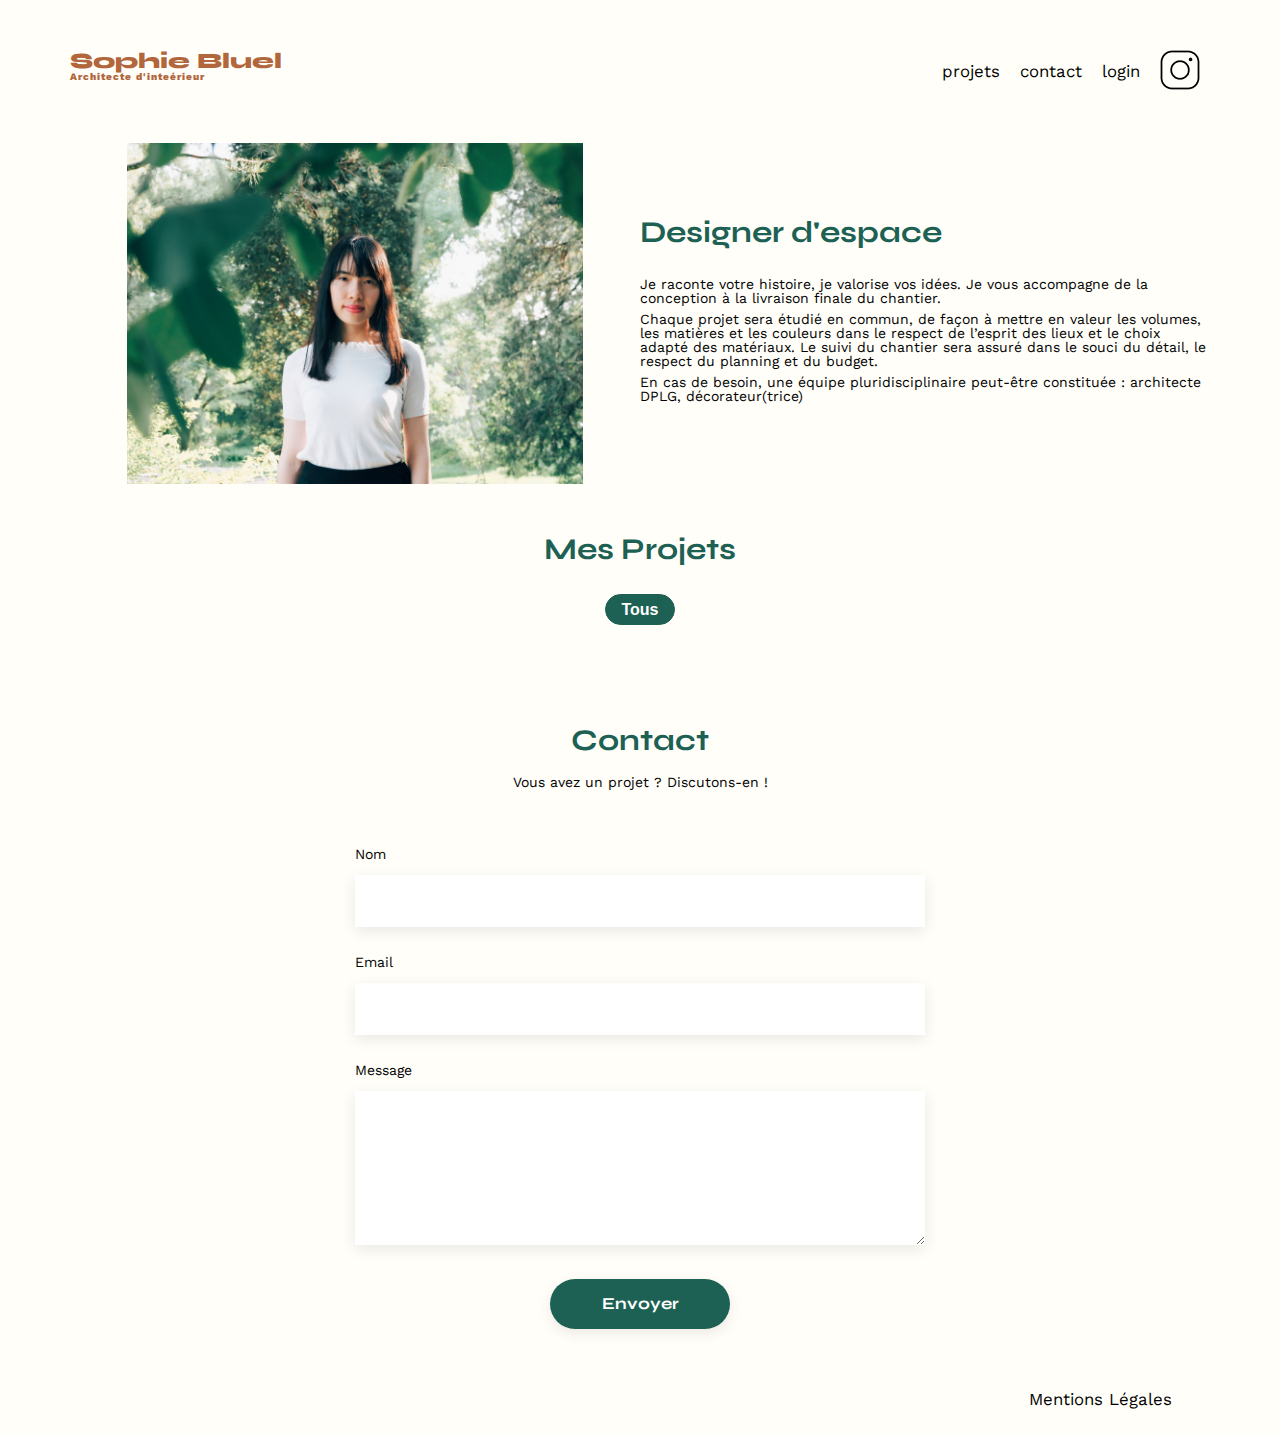
==== FrontEnd/index.html @ de36666c "Add files via upload" ====
<!DOCTYPE html>
<html lang="fr">
<head>
	<meta charset="UTF-8">
	<title>Sophie Bluel - Architecte d'intérieur</title>
	<meta name="viewport" content="width=device-width, initial-scale=1.0">
	<link rel="preconnect" href="https://fonts.googleapis.com">
	<link rel="preconnect" href="https://fonts.gstatic.com" crossorigin>
	<link href="https://fonts.googleapis.com/css2?family=Syne:wght@700;800&family=Work+Sans&display=swap" rel="stylesheet">
	<meta name="description" content="">
	<link rel="stylesheet" href="./assets/style.css">
	<script src="https://kit.fontawesome.com/282a920f88.js" crossorigin="anonymous"></script>
</head>
<body>
  <div class="modify-banner">
    <div class="edit-title">
      <i class="fa-regular fa-pen-to-square" style="color: #ffffff"></i>
      <p>Mode édition</p>
    </div>
    <button type="submit" class="submit-editions">
      publiez les changements
    </button>
  </div>
  <header>
    <h1>Sophie Bluel <span>Architecte d'inteérieur</span></h1>
    <nav>
      <ul>
        <li><a href="#portfolio">projets</a></li>
        <li><a href="#contact">contact</a></li>
        <li><a href="login.html" class="log-link-title">login</a></li>
        <li><img src="./assets/icons/instagram.png" alt="Instagram" /></li>
      </ul>
    </nav>
  </header>
  <main>
    <section id="introduction">
      <figure>
        <img src="./assets/images/sophie-bluel.png" alt="" />
      </figure>
      <article>
        <h2>Designer d'espace</h2>
        <p>
          Je raconte votre histoire, je valorise vos idées. Je vous accompagne
          de la conception à la livraison finale du chantier.
        </p>
        <p>
          Chaque projet sera étudié en commun, de façon à mettre en valeur les
          volumes, les matières et les couleurs dans le respect de l’esprit
          des lieux et le choix adapté des matériaux. Le suivi du chantier
          sera assuré dans le souci du détail, le respect du planning et du
          budget.
        </p>
        <p>
          En cas de besoin, une équipe pluridisciplinaire peut-être constituée
          : architecte DPLG, décorateur(trice)
        </p>
      </article>
      <div class="edit-btn intro-btn">
        <i class="fa-regular fa-pen-to-square"></i>
        <p>modifier</p>
      </div>
    </section>

    <section id="portfolio">
      <div class="portfolio-title">
        <h2>Mes Projets</h2>
        <div class="project-edit edit-btn modal-trigger">
          <i class="fa-regular fa-pen-to-square"></i>
          <p>modifier</p>
        </div>
        <div class="modal-container">
          <div class="overlay modal-trigger"></div>
          <div class="modal">
            <button class="modal-trigger close-modal">
              <i class="fa-solid fa-xmark" style="color: #000000"></i>
            </button>

            <div class="pictures-gallery">
              <h1 class="gallery-title">Galerie photo</h1>
              <p class="delete-msg"></p>
              <div class="modal-gallery">
                <div class="modal-gallery-work"></div>
              </div>
              <button class="addPicture-btn">Ajouter une photo</button>
              <p class="delete-gallery">Supprimer la galerie</p>
            </div>

            <div class="add-picture-gallery">
              <i class="fa-solid fa-arrow-left return-arrow"></i>
              <h1 class="add-title">Ajout photo</h1>
              <form class="addPictures">
                <div class="addImage-container">
                  <div class="img-container">
                    <i class="fa-regular fa-image image-icon"></i>
                    <label class="label-imageFile" for="file"
                      >+ Ajout photo</label
                    >
                    <input
                      class="btn-addImage"
                      type="file"
                      id="file"
                      size="4"
                    />
                    <p class="file-type">jpg, png : 4mo max</p>
                  </div>
                  <img class="preview-img" src="" alt="Preview" />
                </div>
                <div class="input-container">
                  <label for="add-title">Titre</label>
                  <input type="text" id="add-title" />
                </div>
                <div class="input-container">
                  <label for="add-categories">Catégorie</label>
                  <select name="categorie" id="add-categories">
                    <option value=""></option>
                    <option id="1" class="categorie-select" value="Objets">
                      Objets
                    </option>
                    <option
                      id="2"
                      class="categorie-select"
                      value="Appartements"
                    >
                      Appartements
                    </option>
                    <option
                      id="3"
                      class="categorie-select"
                      value="Hotels_Restaurants"
                    >
                      Hôtels & Restaurants
                    </option>
                  </select>
                </div>

                <button type="submit" class="validate-btn">Valider</button>
              </form>
              <p class="error-add"></p>
            </div>
          </div>
        </div>
      </div>
      <div class="filters-container">
        <button id="tous" class="filter-btn active">Tous</button>
      </div>
      <div class="gallery"></div>
    </section>
    <section id="contact">
      <h2>Contact</h2>
      <p>Vous avez un projet ? Discutons-en !</p>
      <form action="#" method="post">
        <label for="name">Nom</label>
        <input type="text" name="name" id="name" />
        <label for="email">Email</label>
        <input type="email" name="email" id="email" />
        <label for="message">Message</label>
        <textarea name="message" id="message" cols="30" rows="10"></textarea>
        <input type="submit" value="Envoyer" />
      </form>
    </section>
  </main>

  <footer>
    <nav>
      <ul>
        <li>Mentions Légales</li>
      </ul>
    </nav>
  </footer>

<script src="Javascript/index.js"></script>
</body>
</html>
---- FrontEnd/assets/style.css ----
/* http://meyerweb.com/eric/tools/css/reset/
   v2.0 | 20110126
   License: none (public domain)
*/

/* Réinitialisation des styles de base pour divers éléments */
html, body, div, span, applet, object, iframe,
h1, h2, h3, h4, h5, h6, p, blockquote, pre,
a, abbr, acronym, address, big, cite, code,
del, dfn, em, img, ins, kbd, q, s, samp,
small, strike, strong, sub, sup, tt, var,
b, u, i, center,
dl, dt, dd, ol, ul, li,
fieldset, form, label, legend,
table, caption, tbody, tfoot, thead, tr, th, td,
article, aside, canvas, details, embed,
figure, figcaption, footer, header, hgroup,
menu, nav, output, ruby, section, summary,
time, mark, audio, video {
	margin: 0;
	padding: 0;
	border: 0;
	font-size: 100%;
	font: inherit;
	vertical-align: baseline;
}
/* Réinitialisation des rôles d'affichage HTML5 pour les anciens navigateurs */
article, aside, details, figcaption, figure,
footer, header, hgroup, menu, nav, section {
	display: block;
}
/* Réinitialisation des styles de base pour le corps du document */
body {
	line-height: 1;
}
/* Réinitialisation des styles de liste */
ol, ul {
	list-style: none;
}
/* Réinitialisation des styles pour les citations */
blockquote, q {
	quotes: none;
}
blockquote:before, blockquote:after,
q:before, q:after {
	content: '';
	content: none;
}
/* Réinitialisation des styles pour les tableaux */
table {
	border-collapse: collapse;
	border-spacing: 0;
}
/* Fin de la réinitialisation CSS */

/* Styles spécifiques */
body {
	max-width: 1140px;
	margin: auto;
	font-family: 'Work Sans';
	font-size: 14px;
	background: #FFFEF8;
}

/* Styles pour la bannière de modification */
.modify-banner {
	position: absolute;
	top: 0;
	left: 0;
	right: 0;
	z-index: 5;
	background-color: #000;
	color: white;
	height: 59px;
	display: none;
	flex-direction: row;
	justify-content: center;
	align-items: center;
	gap: 20px;
}
.submit-editions{
	background-color: white;
	font-family: 'Work Sans';
	font-size: 14px;
	height: 38px;
	width: 216px;
	border-radius: 60px;
	cursor: pointer;
}

.edit-title{
	display: flex;
	flex-direction: row;
	gap: 10px;
}


.edit-btn{
	display: none;
	flex-direction: row;
	gap: 12px;
	position: absolute;
	cursor: pointer;

}

.intro-btn{
	left: 60px;
	bottom: -40px;

}

.project-edit{
	right: 365px;
	top: 10px;
	
}
/* modal */

.modal-container{
	/* display: none; */
	visibility: hidden;
	position: fixed;
	top: 0;
	left: 0;
	width: 100vw;
	height: 100vh;
	transition: visibility 0.4s;
}

.modal-container.target{
	visibility: visible;
}

.overlay{
	opacity: 0;
	position: absolute;
	width: 100%;
	height: 100%;
	background: #333333d3;
	transition: opacity 0.4s 0.2s ease-out;
}
.modal-container.target .overlay{
	opacity: 1;
	transition: opacity 0.4s  ease-out;
}


.modal{
	opacity: 0;
	width: 95%;
	max-width: 630px;
	min-width: 300px;
	height: 670px;
	padding: 30px;
	background: #FFF;
	border-radius: 5px;
	position: absolute;
	top: 50%;
	left: 50%;
	transform: translate(-50%, calc(-50% - 50px));
	transition: opacity 0.4s ease-out, transform 0.4s ease-out;
}

.modal-container.target .modal{
	opacity: 1;
	transform: translate(-50%, -50%);
	transition: opacity 0.4s 0.2s ease-out, transform 0.4s 0.2s ease-out;
}

.close-modal{
	padding: 8px 10px; 
	border: none;
	background: none;
	font-size: 20px;
	position: absolute;
	top: 10px;
	right: 10px;
	cursor: pointer;
}

.modal h1{
	font-family: 'Work Sans';
	font-size: 26px;
	color: #000000;
	text-align: center;
	margin-top: 20px;
	font-weight: 500;
}

.gallery-title{
	margin-bottom: 46px;
}

.add-title{
	margin-bottom: 20px;
}

.pictures-gallery{
	display: block;
}

.add-picture-gallery{
	display: none;
	flex-direction: column;
	gap: 30px;
	padding: 0px 80px;
	height: 100%;
}

.modal-gallery, .addPicture{
	height: 70%;
	width: 75%;
	border-bottom: 1px solid #B3B3B3;
	margin: auto;
}

.modal-gallery-work{
	position: relative;
	display: grid;
	grid-template-columns: 1fr 1fr 1fr 1fr 1fr;
	grid-template-rows: 2fr 2fr 2fr;
	grid-row-gap: 10px;
	width: 100%;
	height: 100%;	
}

.modal-gallery figure{
	margin: auto;
	width: 78.12px;
	height: 120px;
}

.workgallery-container{
	position: relative;
}



.trash-icon{
	position: absolute;
	top: 6px;
	right: 6px;
	z-index: 1;
	color: white;
	background: black;
	font-size: 9px;
	padding: 4px;
	border-radius: 2px;
	cursor: pointer;
}

.add-title{
	margin-bottom: 0;
}

.addPicture-btn{
	display: block;
	width: 40%;
	height: 36px;
	margin: 24px auto;
	background-color: #1D6154;
	border-radius: 60px;
	border: none;
	color: white;
	font-family: 'Syne';
	font-style: normal;
	font-weight: 700;
	font-size: 14px;
	line-height: 17px;
	cursor: pointer;
}


.validate-btn{
	margin: 32px 0 0 118px;
	background: #A7A7A7;
	border-radius: 60px;
	border: none;
	width: 237px;
	height: 36px;
	color: white;
	cursor: pointer;
}
.validate-btn:hover  {
	background: #1D6154;
	transition: 0.4s ease-out;
}

.return-arrow{
	position: absolute;
	left: 30px;
	font-size: 21px;
	cursor: pointer;
}

.addPicture{
	display: flex;
	flex-direction: column;
	gap: 20px;
}



.addImage-container{
	background-color: #E8F1F7;
	height: 169px;
	width: 100%;
	text-align: center;	
	padding: 28px 0px;
	margin-bottom: 30px;
	position: relative;
}

.img-container{

	display: flex;
	flex-direction: column;
	width: 100%;
	height: 100%;
}

.preview-img{
	position: absolute;	
	top: 0;
	display: none;
	width: 100%;
	height: 100%;
	object-fit: contain;
	margin: auto;
}

.image-icon{
	font-size: 90px;
	color: #B9C5CC;
	margin-bottom: 21px;
}

.btn-addImage{
	width: 0.1px;
	height: 0.1px;
	opacity: 0;
	overflow: hidden;
	z-index: -1;
	margin: 6px;
}

.label-imageFile{
	font: 14px 'Work Sans';
	font-weight: 500;
	color: #306685;
	background: #CBD6DC;
	margin: 0px auto;
	width: 40%;
	padding: 8px 0;
	border-radius: 50px;
	cursor: pointer;
}

.file-type{
	font-size: 10px;
}

.input-container{
	display: flex;
	flex-direction: column;
	gap: 10px;
	margin-bottom: 20px;
}

.input-container:nth-child(3){
	border-bottom: 1px solid #B3B3B3;
	padding-bottom: 45px;
	margin-bottom: 0;
}


#add-title, #add-categories{
	height: 51px;
	border: none;
	box-shadow: 0px 4px 14px rgba(0, 0, 0, 0.09);
}

.error-add{
	text-align: center;
}

.delete-msg {
	position: relative;
	top: -25px;
	color: green;
	text-align: center;

}

.delete-gallery{
	font-family: 'Syne';
	font-weight: 400;
	font-size: 14px;
	line-height: 17px;
	color: red;
	text-align: center;
	cursor: pointer;
}


header {
	display: flex;
	justify-content: space-between;
	margin: 50px 0
}



section {
	margin: 50px 0
}

h1{
	display: flex;
	flex-direction: column;
	font-family: 'Syne';
	font-size: 22px;
	font-weight: 800;
	color: #B1663C
}

h1 > span {
	font-family: 'Work Sans';
	font-size:10px;
	letter-spacing: 0.1em;
;
}

h2{
	font-family: 'Syne';
	font-weight: 700;
	font-size: 30px;
	color: #1D6154
}
nav ul {
	display: flex;
	align-items: center;
	list-style-type: none;

}
nav li {
	padding: 0 10px;
	font-size: 1.2em;
}

nav li a:hover,
li:hover {
	color: #B1663C;
}

nav li a{
	color: #000;
	text-decoration: none;
}

.link-active{
	font-weight: 700;
}
/* LoginPage */

#login{
	padding: 145px 0px;
	width: 100%;
	display: flex;
	flex-direction: column;
	justify-content: center;
	align-items: center;
	gap: 40px;
}

.login-title{
	font-size: 30px;
}

#login-form{
	display: flex;
	flex-direction: column;
	gap: 30px;
}

.formElement-container{
	display: flex;
	flex-direction: column;
	gap: 7px;
}

.formElement-container input{
	border: none;
	background-color: #FFF;
	box-shadow: 0px 4px 14px rgba(0, 0, 0, 0.09);
	width: 379px;
	height: 51px;
}

#se-connecter{
	border: none;
	width: 179px;
	height: 36px;
	cursor: pointer;
}

.erreur-msg{
	text-align: center;
	color: red;
}

.mdp-oublie{
	text-align: center;
	font-size: 14px;
	color: #3D3D3D;

}

/* HomePage */
#introduction {
	display: flex;
	align-items: center;
	position: relative;
}
#introduction figure {
	flex: 1
}
#introduction img {
	display: block;
	margin: auto;
	width: 80%;
}

#introduction article {
	flex: 1
}
#introduction h2 {
	margin-bottom: 1em;
}

#introduction p {
	margin-bottom: 0.5em;
}

.portfolio-title{
	position: relative;
}
#portfolio h2 {
	text-align: center;
	margin-bottom: 1em;
}

.filters-container{
	display: flex;
	flex-direction: row;
	justify-content: center;
	gap: 10px;
	margin-bottom: 50px;
}
.filter-btn{
	text-align: center;
	color: #1D6154;
	font-size: 16px;
	font-weight: 700;
	line-height: 19px;
	padding: 5px 15px;
	border: 1px solid #1D6154;
	border-radius: 60px;
	background: none;
	transition: .4s ease-in-out;
}

.active{
	background-color: #1D6154;
	color: #FFF;
}

.filter-btn:hover{
	color: #FFF;
	background-color: #1D6154;
}



.gallery {
	width: 100%;
	display: grid;
	grid-template-columns: 1fr 1fr 1fr;
	grid-column-gap: 20px;
	grid-row-gap: 20px;
}

.gallery img {
	width: 100%;
}


.modal-image{

	width: 10%;
	width: 78.12px;
	height: 104.08px;
}

/* Styles pour la section Contact */
#contact {
	width: 50%;
	margin: auto;
}
#contact > * {
	text-align: center;
}
#contact h2 {
	margin-bottom: 20px;
}
#contact form {
	text-align: left;
	margin-top: 30px;
	display: flex;
	flex-direction: column;
}
#contact input {
	height: 50px;
	font-size: 1.2em;
	border: none;
	box-shadow: 0px 4px 14px rgba(0, 0, 0, 0.09);
}
#contact label {
	margin: 2em 0 1em 0;
}
#contact textarea {
	border: none;
	box-shadow: 0px 4px 14px rgba(0, 0, 0, 0.09);
}
input[type="submit"] {
	font-family: 'Syne';
	font-weight: 700;
	color: white;
	background-color: #1D6154;
	margin: 2em auto;
	width: 180px;
	text-align: center;
	border-radius: 60px;
}

/* Styles pour le pied de page */
footer nav ul {
	display: flex;
	justify-content: flex-end;
	margin: 2em;
}
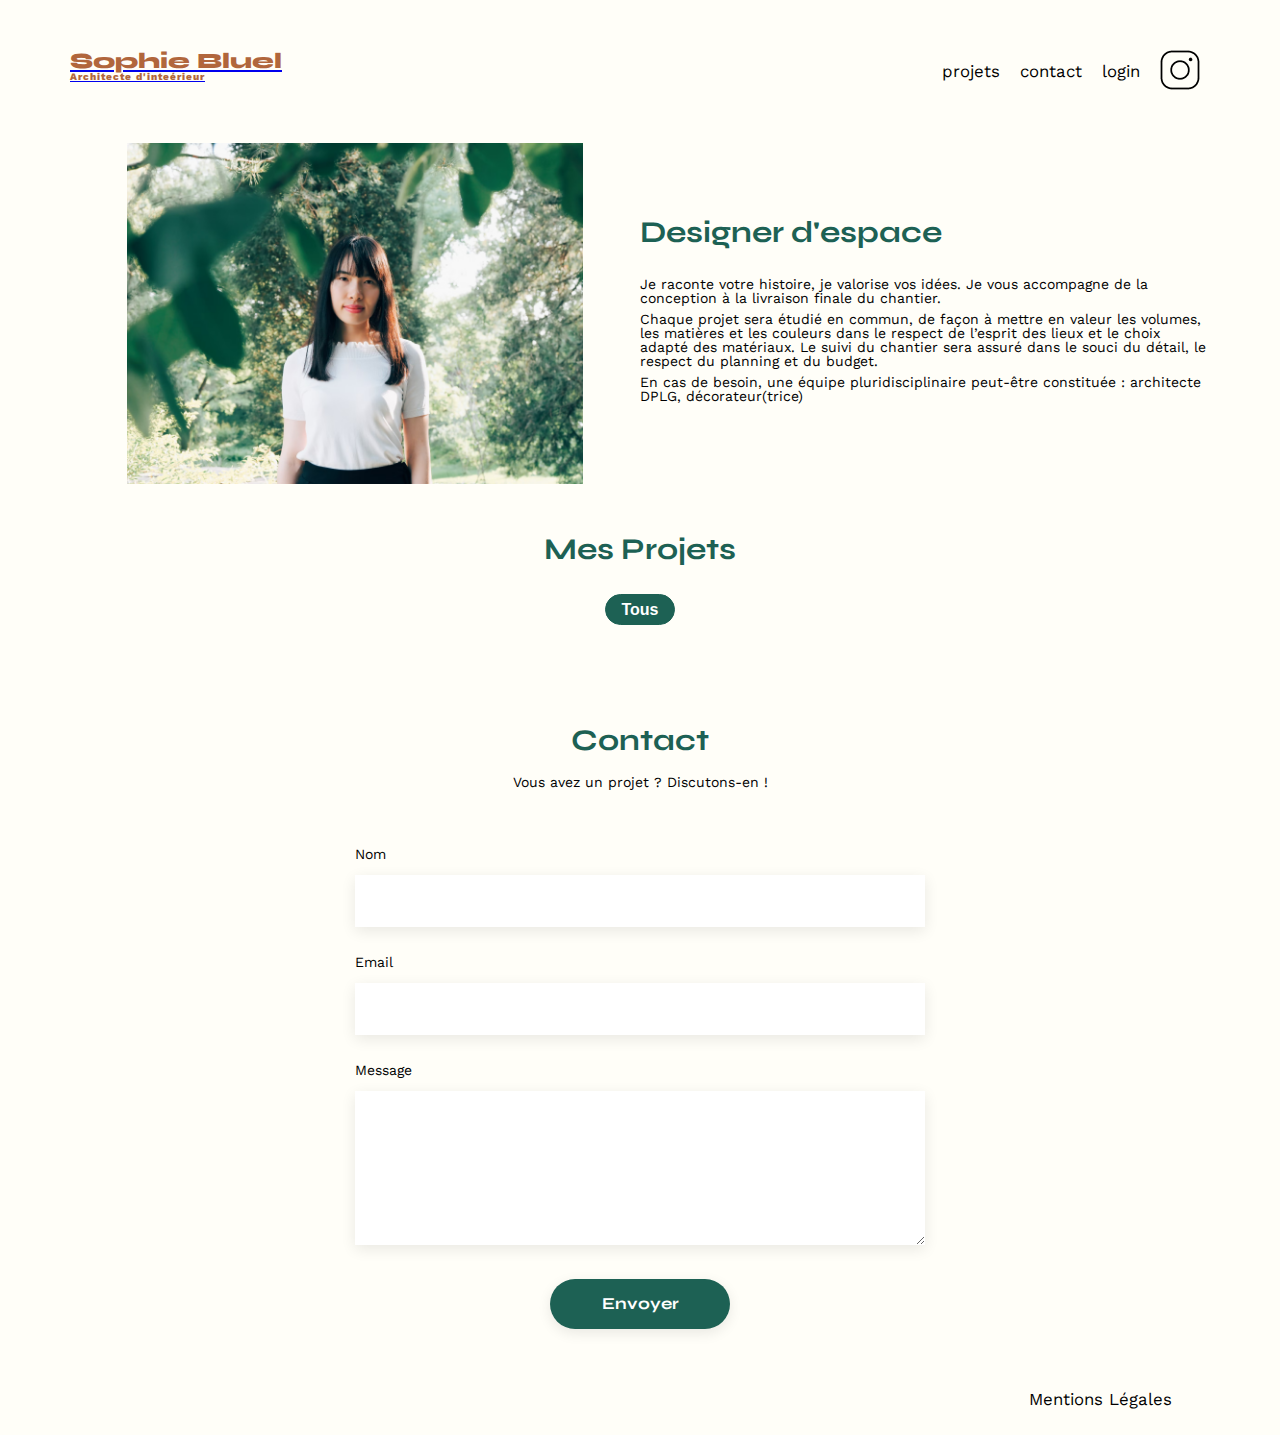
==== commit bdc32dac: "ajouts des href lien logo et ajouts href contact et projet pour le login.html" ====
--- a/FrontEnd/index.html
+++ b/FrontEnd/index.html
@@ -1,173 +1,181 @@
 <!DOCTYPE html>
 <html lang="fr">
-<head>
-	<meta charset="UTF-8">
-	<title>Sophie Bluel - Architecte d'intérieur</title>
-	<meta name="viewport" content="width=device-width, initial-scale=1.0">
-	<link rel="preconnect" href="https://fonts.googleapis.com">
-	<link rel="preconnect" href="https://fonts.gstatic.com" crossorigin>
-	<link href="https://fonts.googleapis.com/css2?family=Syne:wght@700;800&family=Work+Sans&display=swap" rel="stylesheet">
-	<meta name="description" content="">
-	<link rel="stylesheet" href="./assets/style.css">
-	<script src="https://kit.fontawesome.com/282a920f88.js" crossorigin="anonymous"></script>
-</head>
-<body>
-  <div class="modify-banner">
-    <div class="edit-title">
-      <i class="fa-regular fa-pen-to-square" style="color: #ffffff"></i>
-      <p>Mode édition</p>
+  <head>
+    <meta charset="UTF-8" />
+    <title>Sophie Bluel - Architecte d'intérieur</title>
+    <meta name="viewport" content="width=device-width, initial-scale=1.0" />
+    <link rel="preconnect" href="https://fonts.googleapis.com" />
+    <link rel="preconnect" href="https://fonts.gstatic.com" crossorigin />
+    <link
+      href="https://fonts.googleapis.com/css2?family=Syne:wght@700;800&family=Work+Sans&display=swap"
+      rel="stylesheet"
+    />
+    <meta name="description" content="" />
+    <link rel="stylesheet" href="./assets/style.css" />
+    <script
+      src="https://kit.fontawesome.com/282a920f88.js"
+      crossorigin="anonymous"
+    ></script>
+  </head>
+  <body>
+    <div class="modify-banner">
+      <div class="edit-title">
+        <i class="fa-regular fa-pen-to-square" style="color: #ffffff"></i>
+        <p>Mode édition</p>
+      </div>
+      <button type="submit" class="submit-editions">
+        publiez les changements
+      </button>
     </div>
-    <button type="submit" class="submit-editions">
-      publiez les changements
-    </button>
-  </div>
-  <header>
-    <h1>Sophie Bluel <span>Architecte d'inteérieur</span></h1>
-    <nav>
-      <ul>
-        <li><a href="#portfolio">projets</a></li>
-        <li><a href="#contact">contact</a></li>
-        <li><a href="login.html" class="log-link-title">login</a></li>
-        <li><img src="./assets/icons/instagram.png" alt="Instagram" /></li>
-      </ul>
-    </nav>
-  </header>
-  <main>
-    <section id="introduction">
-      <figure>
-        <img src="./assets/images/sophie-bluel.png" alt="" />
-      </figure>
-      <article>
-        <h2>Designer d'espace</h2>
-        <p>
-          Je raconte votre histoire, je valorise vos idées. Je vous accompagne
-          de la conception à la livraison finale du chantier.
-        </p>
-        <p>
-          Chaque projet sera étudié en commun, de façon à mettre en valeur les
-          volumes, les matières et les couleurs dans le respect de l’esprit
-          des lieux et le choix adapté des matériaux. Le suivi du chantier
-          sera assuré dans le souci du détail, le respect du planning et du
-          budget.
-        </p>
-        <p>
-          En cas de besoin, une équipe pluridisciplinaire peut-être constituée
-          : architecte DPLG, décorateur(trice)
-        </p>
-      </article>
-      <div class="edit-btn intro-btn">
-        <i class="fa-regular fa-pen-to-square"></i>
-        <p>modifier</p>
-      </div>
-    </section>
-
-    <section id="portfolio">
-      <div class="portfolio-title">
-        <h2>Mes Projets</h2>
-        <div class="project-edit edit-btn modal-trigger">
+    <header>
+      <a href="#introduction">
+        <h1>Sophie Bluel <span>Architecte d'inteérieur</span></h1>
+      </a>
+      <nav>
+        <ul>
+          <li><a href="#portfolio">projets</a></li>
+          <li><a href="#contact">contact</a></li>
+          <li><a href="login.html" class="log-link-title">login</a></li>
+          <li><img src="./assets/icons/instagram.png" alt="Instagram" /></li>
+        </ul>
+      </nav>
+    </header>
+    <main>
+      <section id="introduction">
+        <figure>
+          <img src="./assets/images/sophie-bluel.png" alt="" />
+        </figure>
+        <article>
+          <h2>Designer d'espace</h2>
+          <p>
+            Je raconte votre histoire, je valorise vos idées. Je vous accompagne
+            de la conception à la livraison finale du chantier.
+          </p>
+          <p>
+            Chaque projet sera étudié en commun, de façon à mettre en valeur les
+            volumes, les matières et les couleurs dans le respect de l’esprit
+            des lieux et le choix adapté des matériaux. Le suivi du chantier
+            sera assuré dans le souci du détail, le respect du planning et du
+            budget.
+          </p>
+          <p>
+            En cas de besoin, une équipe pluridisciplinaire peut-être constituée
+            : architecte DPLG, décorateur(trice)
+          </p>
+        </article>
+        <div class="edit-btn intro-btn">
           <i class="fa-regular fa-pen-to-square"></i>
           <p>modifier</p>
         </div>
-        <div class="modal-container">
-          <div class="overlay modal-trigger"></div>
-          <div class="modal">
-            <button class="modal-trigger close-modal">
-              <i class="fa-solid fa-xmark" style="color: #000000"></i>
-            </button>
+      </section>
 
-            <div class="pictures-gallery">
-              <h1 class="gallery-title">Galerie photo</h1>
-              <p class="delete-msg"></p>
-              <div class="modal-gallery">
-                <div class="modal-gallery-work"></div>
+      <section id="portfolio">
+        <div class="portfolio-title">
+          <h2>Mes Projets</h2>
+          <div class="project-edit edit-btn modal-trigger">
+            <i class="fa-regular fa-pen-to-square"></i>
+            <p>modifier</p>
+          </div>
+          <div class="modal-container">
+            <div class="overlay modal-trigger"></div>
+            <div class="modal">
+              <button class="modal-trigger close-modal">
+                <i class="fa-solid fa-xmark" style="color: #000000"></i>
+              </button>
+
+              <div class="pictures-gallery">
+                <h1 class="gallery-title">Galerie photo</h1>
+                <p class="delete-msg"></p>
+                <div class="modal-gallery">
+                  <div class="modal-gallery-work"></div>
+                </div>
+                <button class="addPicture-btn">Ajouter une photo</button>
+                <p class="delete-gallery">Supprimer la galerie</p>
               </div>
-              <button class="addPicture-btn">Ajouter une photo</button>
-              <p class="delete-gallery">Supprimer la galerie</p>
-            </div>
 
-            <div class="add-picture-gallery">
-              <i class="fa-solid fa-arrow-left return-arrow"></i>
-              <h1 class="add-title">Ajout photo</h1>
-              <form class="addPictures">
-                <div class="addImage-container">
-                  <div class="img-container">
-                    <i class="fa-regular fa-image image-icon"></i>
-                    <label class="label-imageFile" for="file"
-                      >+ Ajout photo</label
-                    >
-                    <input
-                      class="btn-addImage"
-                      type="file"
-                      id="file"
-                      size="4"
-                    />
-                    <p class="file-type">jpg, png : 4mo max</p>
+              <div class="add-picture-gallery">
+                <i class="fa-solid fa-arrow-left return-arrow"></i>
+                <h1 class="add-title">Ajout photo</h1>
+                <form class="addPictures">
+                  <div class="addImage-container">
+                    <div class="img-container">
+                      <i class="fa-regular fa-image image-icon"></i>
+                      <label class="label-imageFile" for="file"
+                        >+ Ajout photo</label
+                      >
+                      <input
+                        class="btn-addImage"
+                        type="file"
+                        id="file"
+                        size="4"
+                      />
+                      <p class="file-type">jpg, png : 4mo max</p>
+                    </div>
+                    <img class="preview-img" src="" alt="Preview" />
                   </div>
-                  <img class="preview-img" src="" alt="Preview" />
-                </div>
-                <div class="input-container">
-                  <label for="add-title">Titre</label>
-                  <input type="text" id="add-title" />
-                </div>
-                <div class="input-container">
-                  <label for="add-categories">Catégorie</label>
-                  <select name="categorie" id="add-categories">
-                    <option value=""></option>
-                    <option id="1" class="categorie-select" value="Objets">
-                      Objets
-                    </option>
-                    <option
-                      id="2"
-                      class="categorie-select"
-                      value="Appartements"
-                    >
-                      Appartements
-                    </option>
-                    <option
-                      id="3"
-                      class="categorie-select"
-                      value="Hotels_Restaurants"
-                    >
-                      Hôtels & Restaurants
-                    </option>
-                  </select>
-                </div>
+                  <div class="input-container">
+                    <label for="add-title">Titre</label>
+                    <input type="text" id="add-title" />
+                  </div>
+                  <div class="input-container">
+                    <label for="add-categories">Catégorie</label>
+                    <select name="categorie" id="add-categories">
+                      <option value=""></option>
+                      <option id="1" class="categorie-select" value="Objets">
+                        Objets
+                      </option>
+                      <option
+                        id="2"
+                        class="categorie-select"
+                        value="Appartements"
+                      >
+                        Appartements
+                      </option>
+                      <option
+                        id="3"
+                        class="categorie-select"
+                        value="Hotels_Restaurants"
+                      >
+                        Hôtels & Restaurants
+                      </option>
+                    </select>
+                  </div>
 
-                <button type="submit" class="validate-btn">Valider</button>
-              </form>
-              <p class="error-add"></p>
+                  <button type="submit" class="validate-btn">Valider</button>
+                </form>
+                <p class="error-add"></p>
+              </div>
             </div>
           </div>
         </div>
-      </div>
-      <div class="filters-container">
-        <button id="tous" class="filter-btn active">Tous</button>
-      </div>
-      <div class="gallery"></div>
-    </section>
-    <section id="contact">
-      <h2>Contact</h2>
-      <p>Vous avez un projet ? Discutons-en !</p>
-      <form action="#" method="post">
-        <label for="name">Nom</label>
-        <input type="text" name="name" id="name" />
-        <label for="email">Email</label>
-        <input type="email" name="email" id="email" />
-        <label for="message">Message</label>
-        <textarea name="message" id="message" cols="30" rows="10"></textarea>
-        <input type="submit" value="Envoyer" />
-      </form>
-    </section>
-  </main>
+        <div class="filters-container">
+          <button id="tous" class="filter-btn active">Tous</button>
+        </div>
+        <div class="gallery"></div>
+      </section>
+      <section id="contact">
+        <h2>Contact</h2>
+        <p>Vous avez un projet ? Discutons-en !</p>
+        <form action="#" method="post">
+          <label for="name">Nom</label>
+          <input type="text" name="name" id="name" />
+          <label for="email">Email</label>
+          <input type="email" name="email" id="email" />
+          <label for="message">Message</label>
+          <textarea name="message" id="message" cols="30" rows="10"></textarea>
+          <input type="submit" value="Envoyer" />
+        </form>
+      </section>
+    </main>
 
-  <footer>
-    <nav>
-      <ul>
-        <li>Mentions Légales</li>
-      </ul>
-    </nav>
-  </footer>
+    <footer>
+      <nav>
+        <ul>
+          <li>Mentions Légales</li>
+        </ul>
+      </nav>
+    </footer>
 
-<script src="Javascript/index.js"></script>
-</body>
-</html>+    <script src="Javascript/index.js"></script>
+  </body>
+</html>
